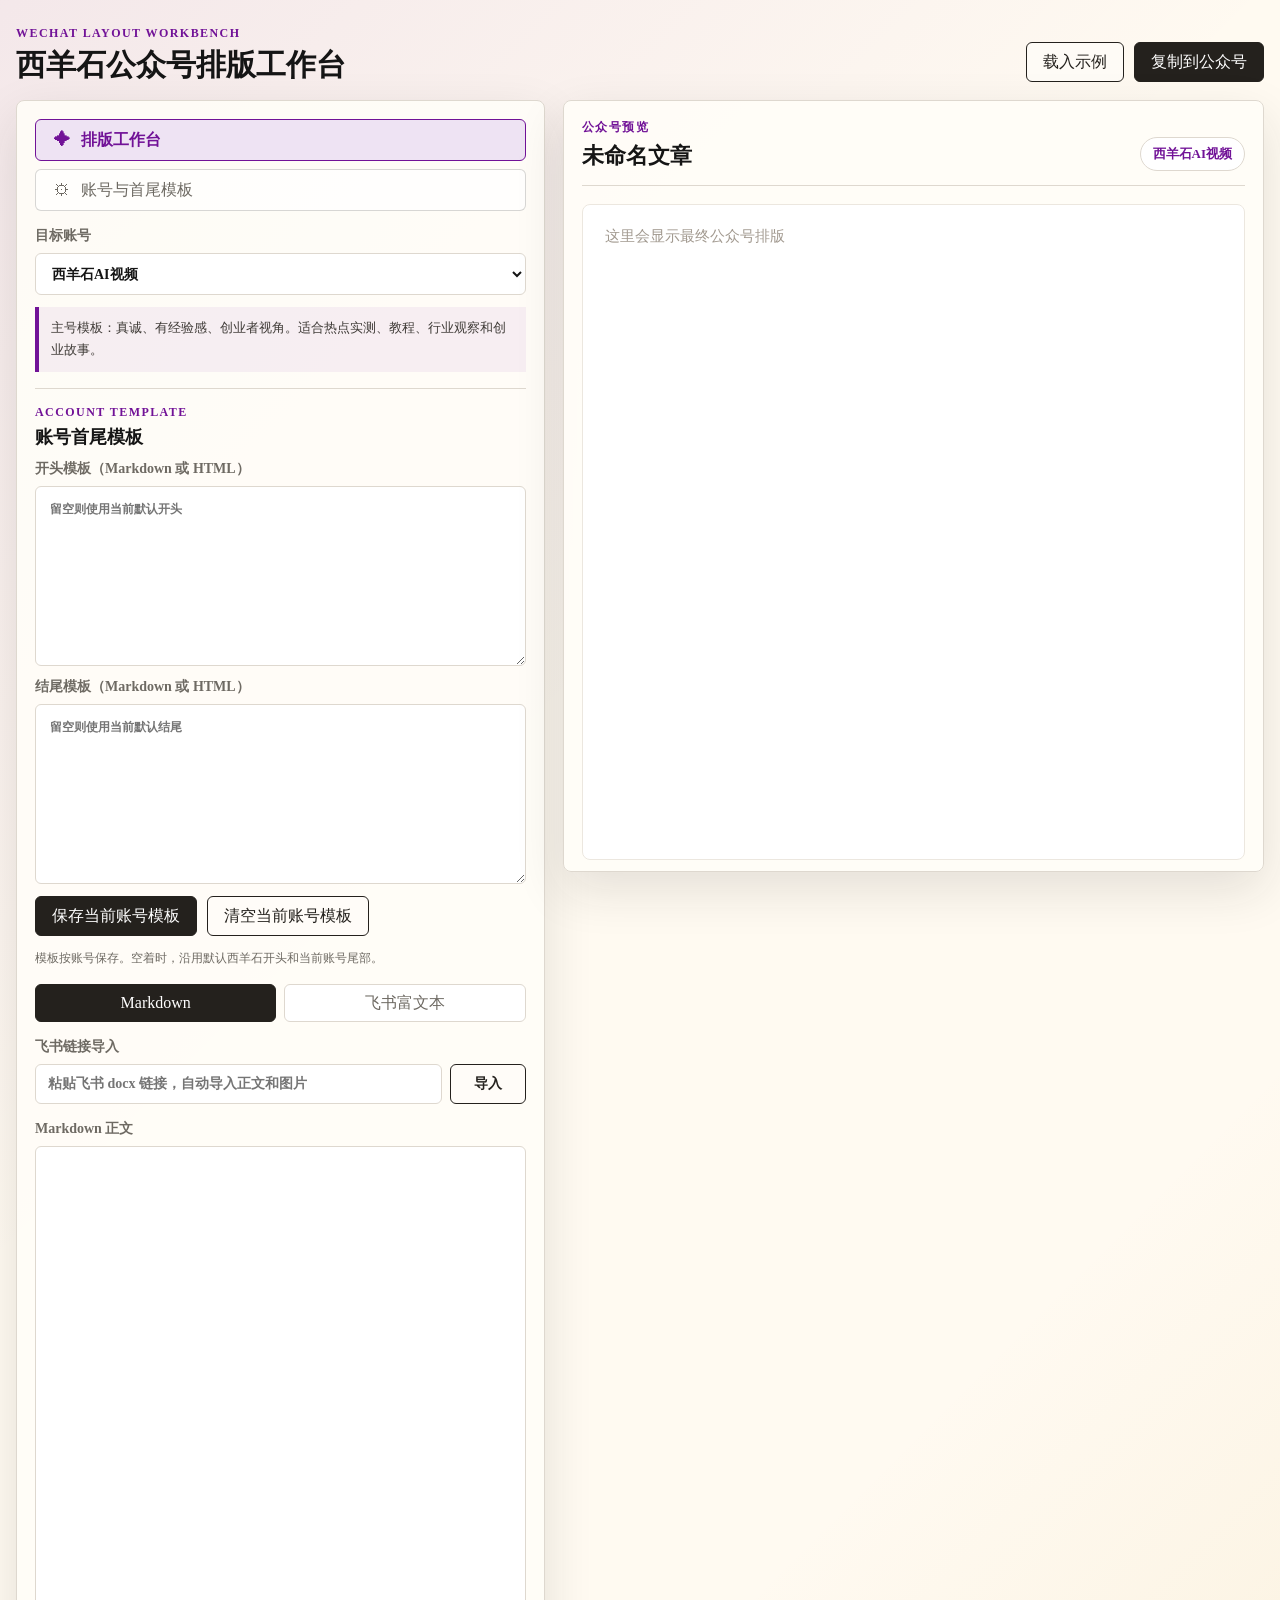
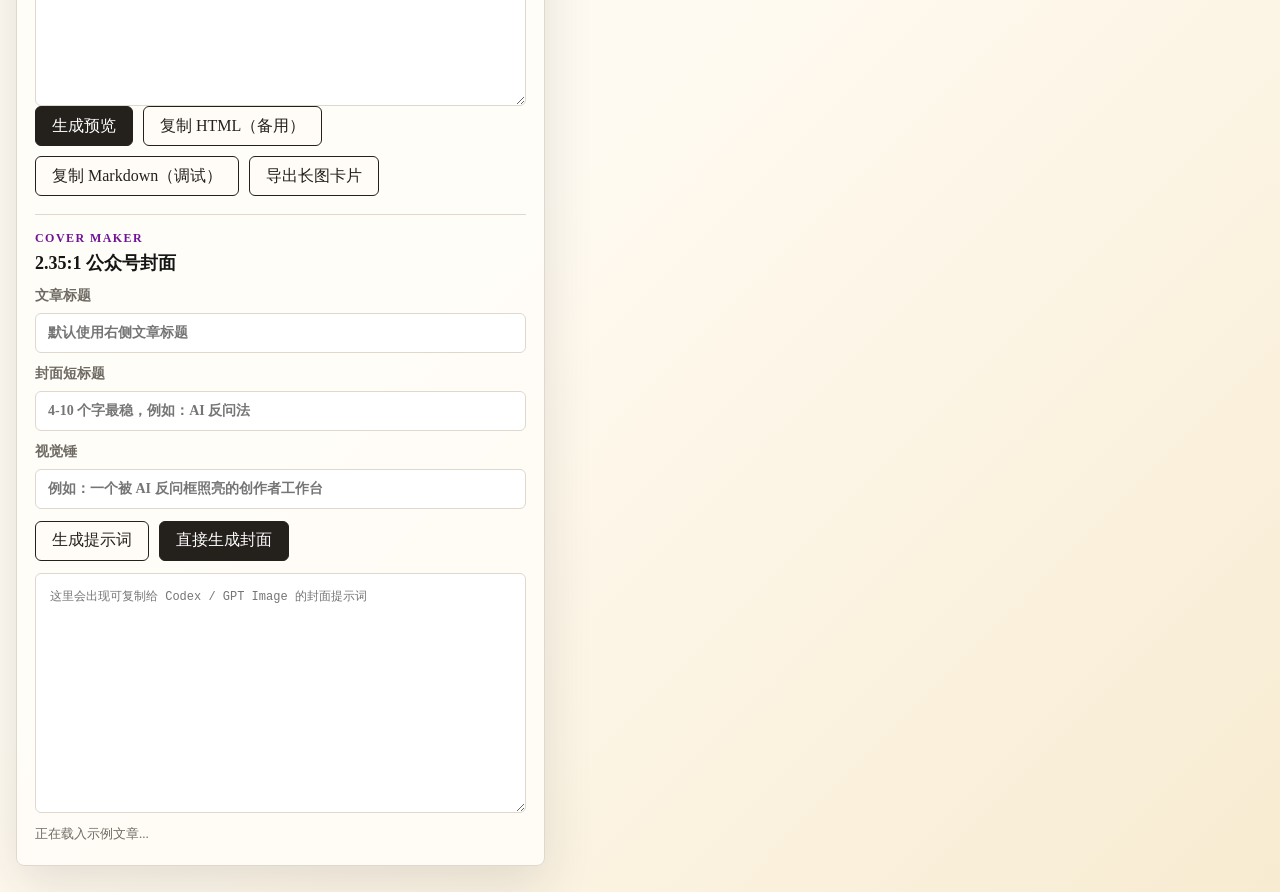
==== web/index.html @ 29fa3a3e "Initial WeChat layout workbench" ====
<!doctype html>
<html lang="zh-CN">
  <head>
    <meta charset="utf-8" />
    <meta name="viewport" content="width=device-width, initial-scale=1" />
    <title>西羊石公众号排版工作台</title>
    <link rel="stylesheet" href="./styles.css?v=260516-team-settings" />
  </head>
  <body>
    <main class="shell">
      <header class="topbar">
        <div>
          <p class="eyebrow">WeChat Layout Workbench</p>
          <h1>西羊石公众号排版工作台</h1>
        </div>
        <div class="actions">
          <button class="ghost" id="loadSample" type="button">载入示例</button>
          <button class="primary" id="copyRich" type="button">复制到公众号</button>
        </div>
      </header>

      <section class="workspace">
        <aside class="panel controls">
          <nav class="side-nav" aria-label="工作台设置">
            <button class="side-nav-item active" id="navCompose" type="button">
              <span class="nav-icon">✦</span>
              <span>排版工作台</span>
            </button>
            <button class="side-nav-item" id="navSettings" type="button">
              <span class="nav-icon">⚙</span>
              <span>账号与首尾模板</span>
            </button>
          </nav>

          <label class="field">
            <span>目标账号</span>
            <select id="account">
              <option>西羊石AI视频</option>
              <option>羊羊AI视频</option>
              <option>西羊石AI短剧</option>
              <option>小石的AI智能体工坊</option>
            </select>
          </label>

          <div class="account-note" id="accountNote"></div>

          <section class="settings-box" id="settingsBox" hidden>
            <div class="settings-head">
              <p class="eyebrow">Account Template</p>
              <h3>账号首尾模板</h3>
            </div>
            <label class="field">
              <span>开头模板（Markdown 或 HTML）</span>
              <textarea id="headerTemplate" class="template-editor" spellcheck="false" placeholder="留空则使用当前默认开头"></textarea>
            </label>
            <label class="field">
              <span>结尾模板（Markdown 或 HTML）</span>
              <textarea id="footerTemplate" class="template-editor" spellcheck="false" placeholder="留空则使用当前默认结尾"></textarea>
            </label>
            <div class="button-row">
              <button class="primary" id="saveSettings" type="button">保存当前账号模板</button>
              <button class="ghost" id="resetSettings" type="button">清空当前账号模板</button>
            </div>
            <p class="hint">模板按账号保存。空着时，沿用默认西羊石开头和当前账号尾部。</p>
          </section>

          <div class="compose-area" id="composeArea">
          <div class="mode-tabs" role="tablist" aria-label="输入方式">
            <button class="mode-tab active" id="markdownMode" type="button">Markdown</button>
            <button class="mode-tab" id="richMode" type="button">飞书富文本</button>
          </div>

          <section class="input-pane active" id="markdownPane">
            <div class="feishu-import">
              <label class="field">
                <span>飞书链接导入</span>
                <div class="inline-import">
                  <input id="feishuUrl" type="url" placeholder="粘贴飞书 docx 链接，自动导入正文和图片" />
                  <button class="ghost" id="importFeishu" type="button">导入</button>
                </div>
              </label>
            </div>
            <label class="field fill">
              <span>Markdown 正文</span>
              <textarea id="markdown" spellcheck="false"></textarea>
            </label>
          </section>

          <section class="input-pane" id="richPane">
            <label class="field fill">
              <span>飞书富文本</span>
              <div class="rich-paste" id="richPaste" contenteditable="true">
                从飞书文档复制正文后，粘贴到这里。
              </div>
            </label>
          </section>

          <div class="button-row">
            <button class="primary" id="convert" type="button">生成预览</button>
            <button class="ghost" id="copyHtml" type="button">复制 HTML（备用）</button>
            <button class="ghost" id="copyMarkdown" type="button">复制 Markdown（调试）</button>
            <button class="ghost" id="exportCard" type="button">导出长图卡片</button>
          </div>

          <figure class="card-preview" id="cardPreview"></figure>

          <section class="cover-box">
            <div class="cover-box-head">
              <div>
                <p class="eyebrow">Cover Maker</p>
                <h3>2.35:1 公众号封面</h3>
              </div>
            </div>
            <label class="field">
              <span>文章标题</span>
              <input id="coverTitle" type="text" placeholder="默认使用右侧文章标题" />
            </label>
            <label class="field">
              <span>封面短标题</span>
              <input id="coverText" type="text" placeholder="4-10 个字最稳，例如：AI 反问法" />
            </label>
            <label class="field">
              <span>视觉锤</span>
              <input id="visualHammer" type="text" placeholder="例如：一个被 AI 反问框照亮的创作者工作台" />
            </label>
            <div class="button-row">
              <button class="ghost" id="makeCoverPrompt" type="button">生成提示词</button>
              <button class="primary" id="generateCover" type="button">直接生成封面</button>
            </div>
            <textarea id="coverPrompt" class="cover-prompt" spellcheck="false" placeholder="这里会出现可复制给 Codex / GPT Image 的封面提示词"></textarea>
            <figure class="cover-preview" id="coverPreview"></figure>
          </section>
          </div>

          <p class="status" id="status">粘贴文章后生成，右侧就是可复制到公众号的最终排版。</p>
        </aside>

        <section class="preview-wrap">
          <div class="preview-head">
            <div>
              <p class="eyebrow">公众号预览</p>
              <h2 id="articleTitle">未命名文章</h2>
            </div>
            <span class="chip" id="activeAccount">西羊石AI视频</span>
          </div>
          <article class="wechat-canvas" id="preview" contenteditable="true"></article>
        </section>
      </section>
    </main>
    <script src="./app.js?v=260516-team-settings"></script>
  </body>
</html>
---- web/styles.css ----
:root {
  color-scheme: light;
  --ink: #151515;
  --muted: #6e6a63;
  --line: #ded8cf;
  --paper: #fffaf1;
  --panel: #fffdf8;
  --accent: #711297;
  --gold: #d6a841;
  --dark: #24211d;
  --shadow: 0 18px 50px rgba(36, 33, 29, 0.12);
}

* {
  box-sizing: border-box;
}

body {
  margin: 0;
  min-height: 100vh;
  background:
    linear-gradient(135deg, rgba(113, 18, 151, 0.08), transparent 34%),
    linear-gradient(315deg, rgba(214, 168, 65, 0.18), transparent 38%),
    var(--paper);
  color: var(--ink);
  font-family: "Songti SC", "Noto Serif CJK SC", "PingFang SC", serif;
}

button,
select,
textarea,
.rich-paste,
input {
  font: inherit;
}

.shell {
  width: min(1480px, calc(100vw - 32px));
  margin: 0 auto;
  padding: 26px 0;
}

.topbar,
.preview-head {
  display: flex;
  align-items: flex-end;
  justify-content: space-between;
  gap: 18px;
}

.topbar {
  margin-bottom: 18px;
}

.eyebrow {
  margin: 0 0 6px;
  color: var(--accent);
  font-size: 12px;
  font-weight: 700;
  letter-spacing: 0.12em;
  text-transform: uppercase;
}

h1,
h2 {
  margin: 0;
  letter-spacing: 0;
}

h1 {
  font-size: 30px;
  line-height: 1.18;
}

h2 {
  max-width: 760px;
  font-size: 22px;
  line-height: 1.3;
}

.actions,
.button-row {
  display: flex;
  gap: 10px;
  flex-wrap: wrap;
}

button {
  min-height: 40px;
  border: 1px solid var(--dark);
  border-radius: 6px;
  padding: 0 16px;
  cursor: pointer;
  transition: transform 160ms ease, box-shadow 160ms ease, background 160ms ease;
}

button:hover {
  transform: translateY(-1px);
  box-shadow: 0 8px 18px rgba(36, 33, 29, 0.12);
}

.primary {
  background: var(--dark);
  color: #fff;
}

.ghost {
  background: rgba(255, 253, 248, 0.72);
  color: var(--dark);
}

.workspace {
  display: grid;
  grid-template-columns: minmax(360px, 0.86fr) minmax(520px, 1.14fr);
  gap: 18px;
  align-items: start;
}

.panel,
.preview-wrap {
  border: 1px solid var(--line);
  background: rgba(255, 253, 248, 0.92);
  box-shadow: var(--shadow);
}

.controls {
  display: flex;
  flex-direction: column;
  min-height: calc(100vh - 128px);
  padding: 18px;
  border-radius: 8px;
  overflow: visible;
}

.side-nav {
  display: grid;
  gap: 8px;
  margin-bottom: 16px;
}

.side-nav-item {
  display: flex;
  align-items: center;
  justify-content: flex-start;
  gap: 9px;
  min-height: 42px;
  border-color: rgba(36, 33, 29, 0.18);
  background: rgba(255, 255, 255, 0.68);
  color: var(--muted);
  text-align: left;
}

.side-nav-item.active {
  border-color: var(--accent);
  background: color-mix(in srgb, var(--accent) 12%, #fff);
  color: var(--accent);
  font-weight: 700;
}

.nav-icon {
  width: 20px;
  text-align: center;
}

.field {
  display: grid;
  gap: 8px;
  color: var(--muted);
  font-size: 14px;
  font-weight: 700;
}

.field.fill {
  margin-top: 16px;
}

.feishu-import {
  margin-top: 16px;
}

.inline-import {
  display: grid;
  grid-template-columns: minmax(0, 1fr) auto;
  gap: 8px;
}

.inline-import button {
  min-width: 76px;
}

select,
textarea,
.rich-paste,
input {
  width: 100%;
  border: 1px solid var(--line);
  border-radius: 6px;
  background: #fff;
  color: var(--ink);
  outline: none;
}

select {
  height: 42px;
  padding: 0 12px;
}

input {
  height: 40px;
  padding: 0 12px;
}

textarea {
  min-height: 560px;
  resize: vertical;
  padding: 14px;
  font-family: "SF Mono", Menlo, Consolas, monospace;
  font-size: 13px;
  line-height: 1.68;
}

.mode-tabs {
  display: grid;
  grid-template-columns: 1fr 1fr;
  gap: 8px;
  margin-top: 16px;
}

.mode-tab {
  min-height: 38px;
  border-color: var(--line);
  background: #fff;
  color: var(--muted);
}

.mode-tab.active {
  border-color: var(--dark);
  background: var(--dark);
  color: #fff;
}

.input-pane {
  display: none;
}

.input-pane.active {
  display: block;
}

.rich-paste {
  min-height: 560px;
  overflow: auto;
  padding: 18px;
  color: #201d1a;
  font-size: 15px;
  line-height: 1.9;
  outline: none;
}

.rich-paste:focus {
  border-color: var(--dark);
}

.rich-paste img {
  display: block;
  max-width: 100%;
  height: auto;
  margin: 14px auto;
  border-radius: 8px;
}

.account-note {
  margin-top: 12px;
  border-left: 4px solid var(--accent);
  padding: 10px 12px;
  background: rgba(113, 18, 151, 0.06);
  color: #3f3b37;
  font-size: 13px;
  line-height: 1.7;
}

.settings-box {
  display: grid;
  gap: 12px;
  margin-top: 16px;
  padding-top: 16px;
  border-top: 1px solid var(--line);
}

.settings-head h3 {
  margin: 0;
  color: var(--ink);
  font-size: 18px;
  line-height: 1.25;
}

.template-editor {
  min-height: 180px;
  font-size: 12px;
  line-height: 1.6;
}

.hint {
  margin: 0;
  color: var(--muted);
  font-size: 12px;
  line-height: 1.7;
}

.status {
  min-height: 22px;
  margin: 12px 0 0;
  color: var(--muted);
  font-size: 13px;
}

.cover-box {
  display: grid;
  gap: 12px;
  margin-top: 18px;
  padding-top: 16px;
  border-top: 1px solid var(--line);
}

.cover-box-head h3 {
  margin: 0;
  color: var(--ink);
  font-size: 18px;
  line-height: 1.25;
}

.cover-prompt {
  min-height: 240px;
  max-height: 420px;
  resize: vertical;
  font-size: 12px;
  line-height: 1.55;
}

.cover-preview {
  display: none;
  margin: 0;
}

.cover-preview.active,
.card-preview.active {
  display: block;
}

.cover-preview img,
.card-preview img {
  display: block;
  width: 100%;
  height: auto;
  border: 1px solid var(--line);
  border-radius: 8px;
}

.cover-preview figcaption,
.card-preview figcaption {
  margin-top: 7px;
  color: var(--muted);
  font-size: 12px;
  line-height: 1.5;
}

.card-preview {
  display: none;
  margin: 12px 0 0;
}

.card-preview img {
  max-height: 520px;
  object-fit: contain;
  background: #f4efe7;
}

.preview-wrap {
  position: sticky;
  top: 18px;
  height: calc(100vh - 128px);
  border-radius: 8px;
  padding: 18px;
  overflow: hidden;
}

.preview-head {
  padding-bottom: 14px;
  border-bottom: 1px solid var(--line);
}

.chip {
  flex: 0 0 auto;
  border: 1px solid var(--line);
  border-radius: 999px;
  padding: 7px 12px;
  background: #fff;
  color: var(--accent);
  font-size: 13px;
  font-weight: 700;
}

.wechat-canvas {
  width: min(780px, 100%);
  height: calc(100% - 78px);
  margin: 18px auto 0;
  padding: 22px;
  overflow: auto;
  border: 1px solid #ece7df;
  border-radius: 8px;
  background: #fff;
  outline: none;
}

.wechat-canvas:empty::before {
  content: "这里会显示最终公众号排版";
  color: #a29a90;
  font-size: 15px;
}

@media (max-width: 980px) {
  .topbar,
  .preview-head {
    align-items: flex-start;
    flex-direction: column;
  }

  .workspace {
    grid-template-columns: 1fr;
  }

  .controls,
  .preview-wrap {
    height: auto;
  }

  .wechat-canvas {
    height: 68vh;
  }
}
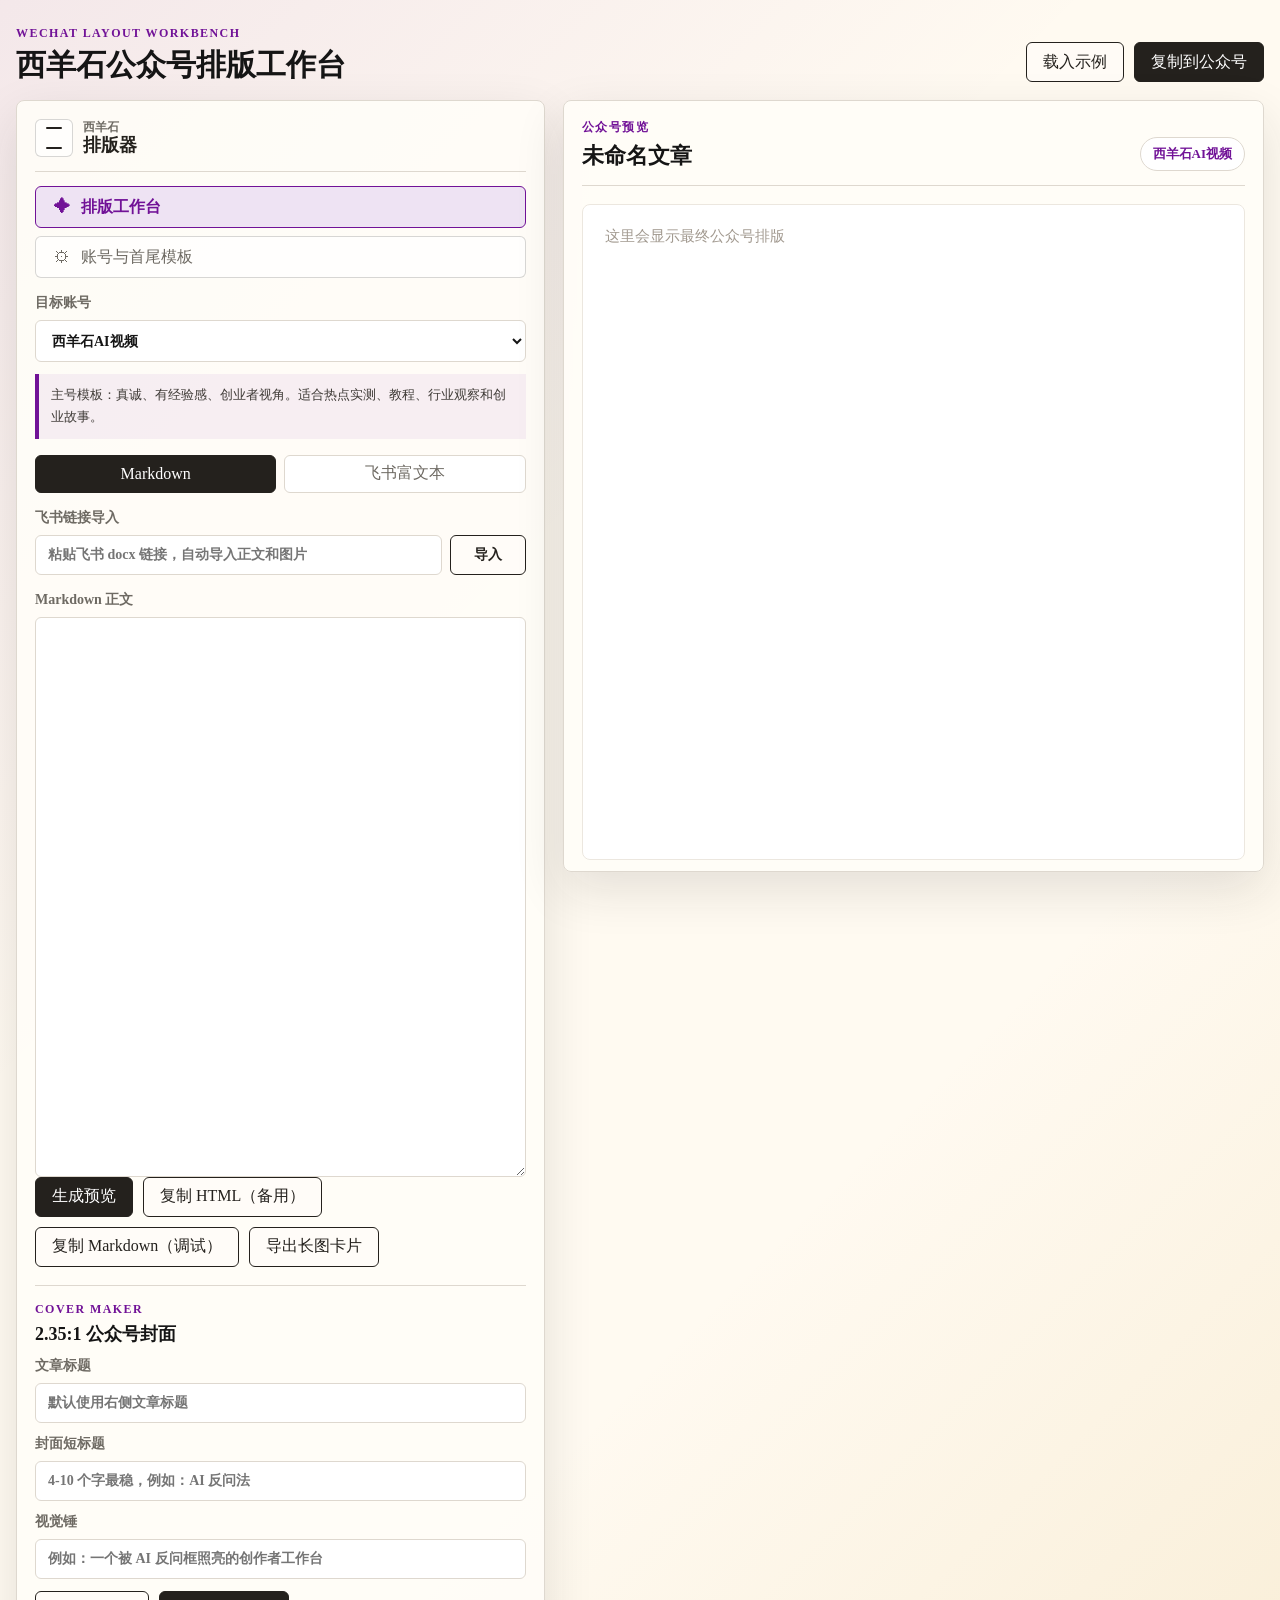
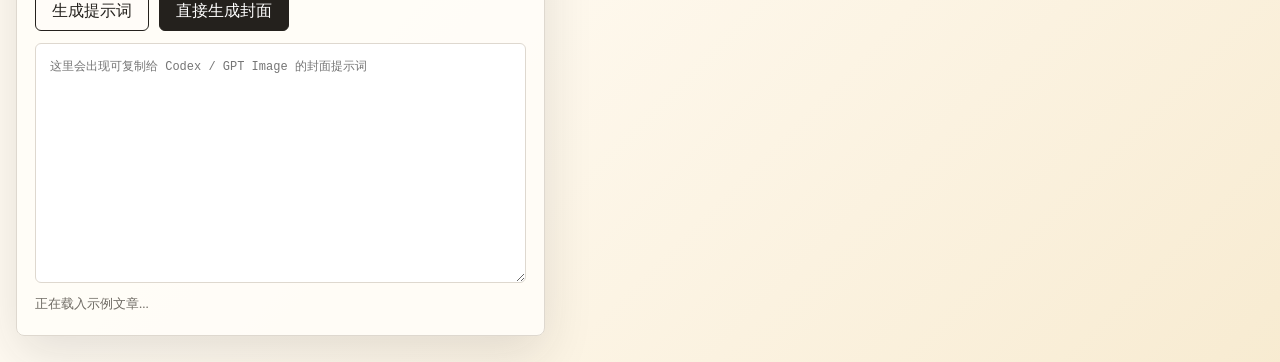
==== commit 9a264c05: "Fix sidebar navigation behavior" ====
--- a/web/index.html
+++ b/web/index.html
@@ -4,7 +4,7 @@
     <meta charset="utf-8" />
     <meta name="viewport" content="width=device-width, initial-scale=1" />
     <title>西羊石公众号排版工作台</title>
-    <link rel="stylesheet" href="./styles.css?v=260516-team-settings" />
+    <link rel="stylesheet" href="./styles.css?v=260517-sidebar" />
   </head>
   <body>
     <main class="shell">
@@ -20,15 +20,26 @@
       </header>
 
       <section class="workspace">
-        <aside class="panel controls">
+        <aside class="panel controls" id="controls" data-section="compose">
+          <div class="sidebar-head">
+            <button class="sidebar-toggle" id="sidebarToggle" type="button" aria-label="收起侧边栏" aria-expanded="true" title="收起侧边栏">
+              <span class="sidebar-toggle-line"></span>
+              <span class="sidebar-toggle-line"></span>
+            </button>
+            <div class="sidebar-brand">
+              <span>西羊石</span>
+              <strong>排版器</strong>
+            </div>
+          </div>
+
           <nav class="side-nav" aria-label="工作台设置">
             <button class="side-nav-item active" id="navCompose" type="button">
               <span class="nav-icon">✦</span>
-              <span>排版工作台</span>
+              <span class="nav-label">排版工作台</span>
             </button>
             <button class="side-nav-item" id="navSettings" type="button">
               <span class="nav-icon">⚙</span>
-              <span>账号与首尾模板</span>
+              <span class="nav-label">账号与首尾模板</span>
             </button>
           </nav>
 
@@ -147,6 +158,6 @@
         </section>
       </section>
     </main>
-    <script src="./app.js?v=260516-team-settings"></script>
+    <script src="./app.js?v=260517-sidebar"></script>
   </body>
 </html>
--- a/web/styles.css
+++ b/web/styles.css
@@ -15,6 +15,10 @@
   box-sizing: border-box;
 }
 
+[hidden] {
+  display: none !important;
+}
+
 body {
   margin: 0;
   min-height: 100vh;
@@ -114,6 +118,11 @@
   grid-template-columns: minmax(360px, 0.86fr) minmax(520px, 1.14fr);
   gap: 18px;
   align-items: start;
+  transition: grid-template-columns 180ms ease;
+}
+
+.shell.sidebar-collapsed .workspace {
+  grid-template-columns: 68px minmax(0, 1fr);
 }
 
 .panel,
@@ -130,6 +139,61 @@
   padding: 18px;
   border-radius: 8px;
   overflow: visible;
+  transition: padding 180ms ease, border-color 180ms ease;
+}
+
+.sidebar-head {
+  display: flex;
+  align-items: center;
+  gap: 10px;
+  margin-bottom: 14px;
+  padding-bottom: 14px;
+  border-bottom: 1px solid var(--line);
+}
+
+.sidebar-toggle {
+  position: relative;
+  display: inline-grid;
+  place-items: center;
+  flex: 0 0 auto;
+  width: 38px;
+  min-width: 38px;
+  height: 38px;
+  min-height: 38px;
+  padding: 0;
+  border-color: rgba(36, 33, 29, 0.18);
+  background: rgba(255, 255, 255, 0.7);
+}
+
+.sidebar-toggle-line {
+  display: block;
+  width: 16px;
+  height: 2px;
+  border-radius: 999px;
+  background: var(--dark);
+  transition: transform 160ms ease;
+}
+
+.sidebar-toggle-line + .sidebar-toggle-line {
+  margin-top: 4px;
+}
+
+.sidebar-brand {
+  display: grid;
+  gap: 1px;
+  min-width: 0;
+  color: var(--dark);
+  line-height: 1.15;
+}
+
+.sidebar-brand span {
+  color: var(--muted);
+  font-size: 12px;
+  font-weight: 700;
+}
+
+.sidebar-brand strong {
+  font-size: 18px;
 }
 
 .side-nav {
@@ -148,6 +212,7 @@
   background: rgba(255, 255, 255, 0.68);
   color: var(--muted);
   text-align: left;
+  white-space: nowrap;
 }
 
 .side-nav-item.active {
@@ -160,6 +225,52 @@
 .nav-icon {
   width: 20px;
   text-align: center;
+}
+
+.controls[data-section="compose"] .settings-box,
+.controls[data-section="settings"] .compose-area {
+  display: none !important;
+}
+
+.shell.sidebar-collapsed .controls {
+  align-items: center;
+  padding: 12px 10px;
+}
+
+.shell.sidebar-collapsed .sidebar-head {
+  width: 100%;
+  justify-content: center;
+  padding-bottom: 10px;
+}
+
+.shell.sidebar-collapsed .sidebar-toggle-line:first-child {
+  transform: translateY(3px) rotate(45deg);
+}
+
+.shell.sidebar-collapsed .sidebar-toggle-line:last-child {
+  transform: translateY(-3px) rotate(-45deg);
+}
+
+.shell.sidebar-collapsed .sidebar-brand,
+.shell.sidebar-collapsed .nav-label,
+.shell.sidebar-collapsed .controls > .field,
+.shell.sidebar-collapsed .account-note,
+.shell.sidebar-collapsed .compose-area,
+.shell.sidebar-collapsed .settings-box,
+.shell.sidebar-collapsed .status {
+  display: none !important;
+}
+
+.shell.sidebar-collapsed .side-nav {
+  width: 100%;
+}
+
+.shell.sidebar-collapsed .side-nav-item {
+  justify-content: center;
+  width: 46px;
+  min-width: 46px;
+  min-height: 46px;
+  padding: 0;
 }
 
 .field {
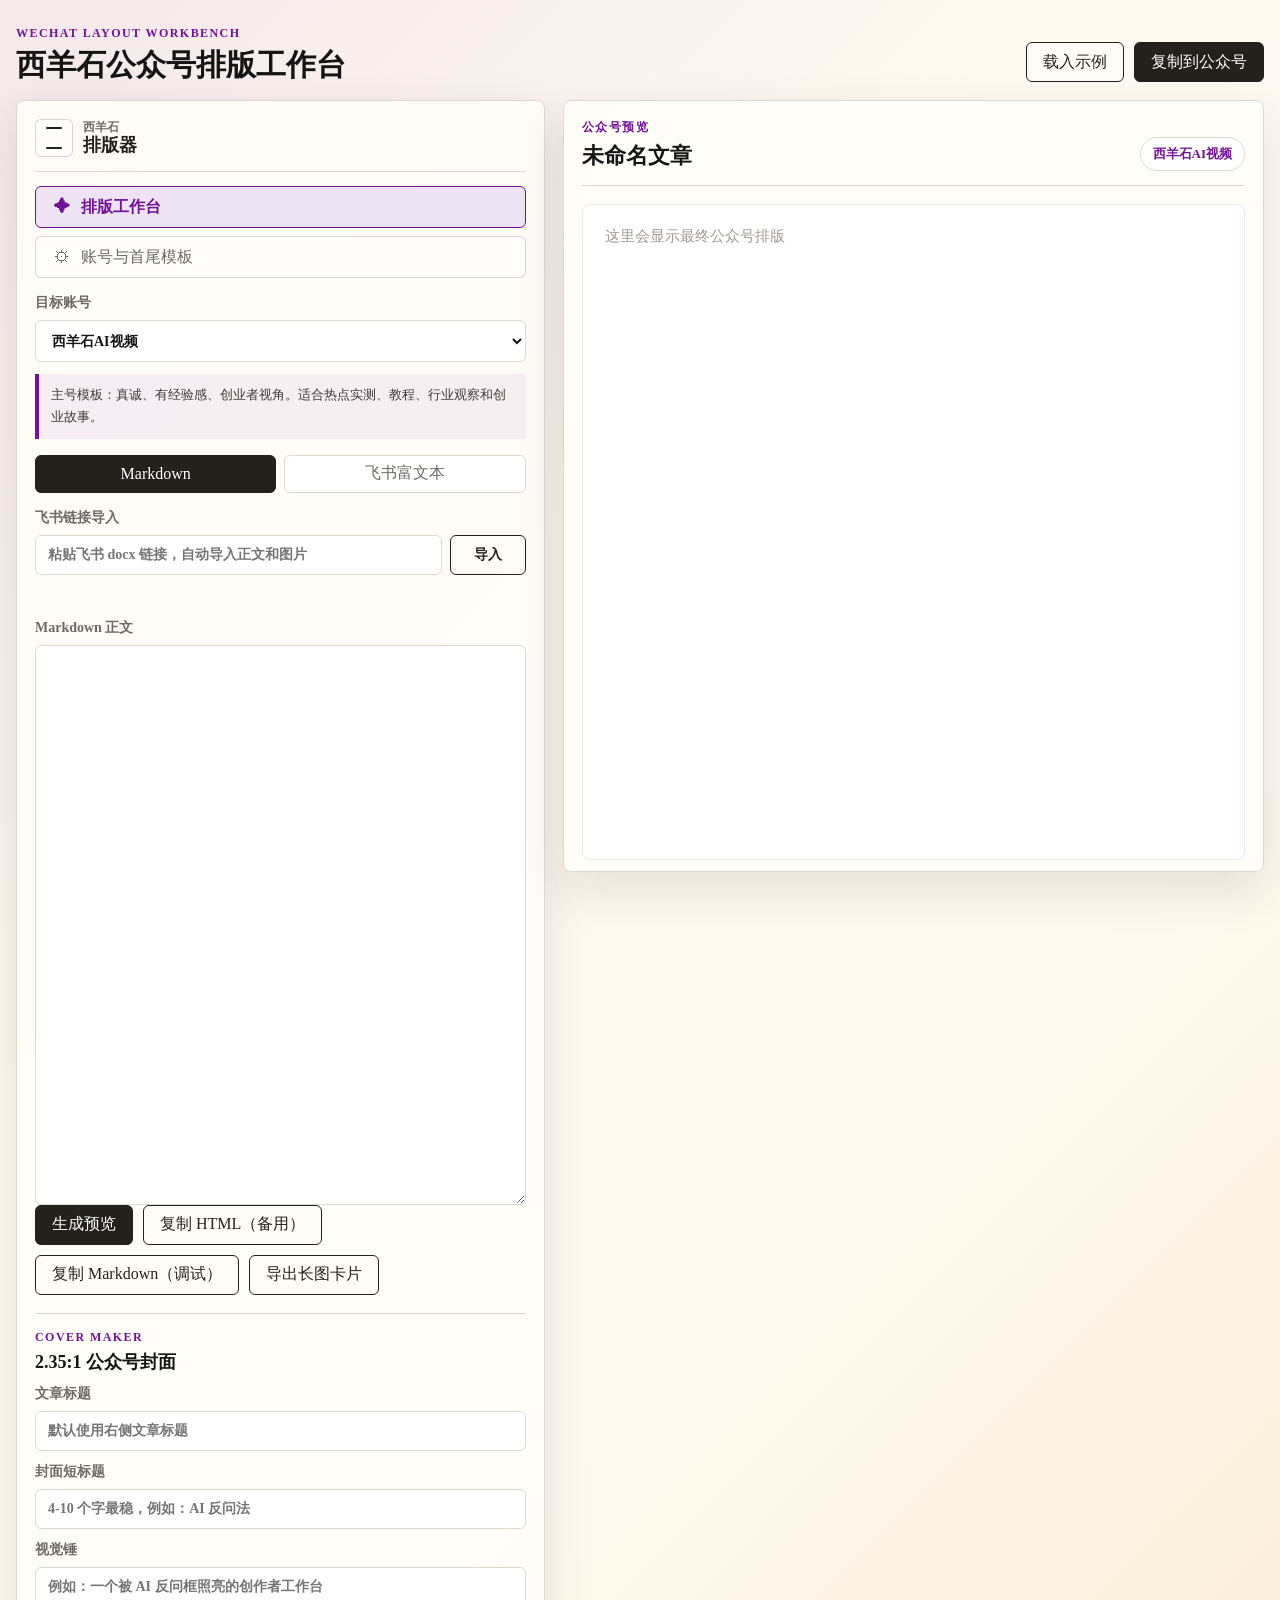
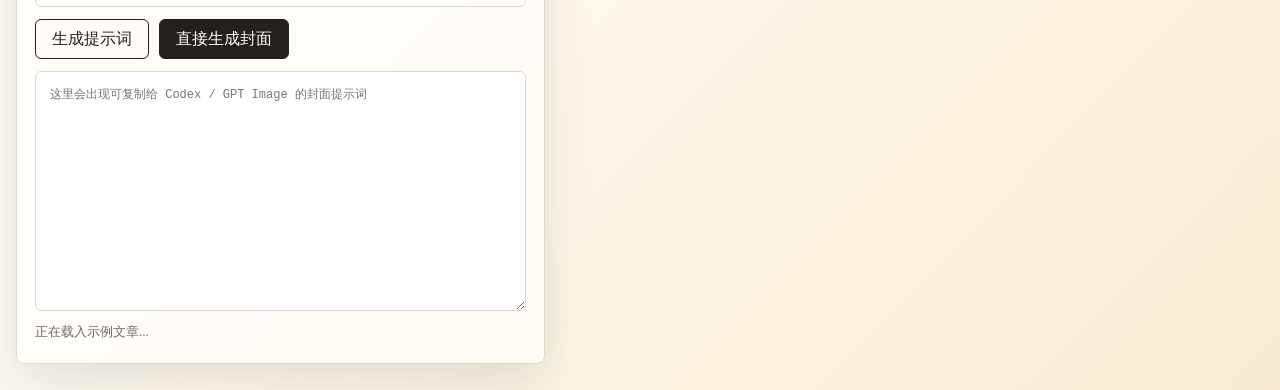
==== commit ca0ad46a: "Improve local startup and import feedback" ====
--- a/web/index.html
+++ b/web/index.html
@@ -4,7 +4,7 @@
     <meta charset="utf-8" />
     <meta name="viewport" content="width=device-width, initial-scale=1" />
     <title>西羊石公众号排版工作台</title>
-    <link rel="stylesheet" href="./styles.css?v=260517-sidebar" />
+    <link rel="stylesheet" href="./styles.css?v=260517-import-status" />
   </head>
   <body>
     <main class="shell">
@@ -89,6 +89,7 @@
                   <input id="feishuUrl" type="url" placeholder="粘贴飞书 docx 链接，自动导入正文和图片" />
                   <button class="ghost" id="importFeishu" type="button">导入</button>
                 </div>
+                <span class="inline-status" id="importStatus" aria-live="polite"></span>
               </label>
             </div>
             <label class="field fill">
@@ -158,6 +159,6 @@
         </section>
       </section>
     </main>
-    <script src="./app.js?v=260517-sidebar"></script>
+    <script src="./app.js?v=260517-import-status"></script>
   </body>
 </html>
--- a/web/styles.css
+++ b/web/styles.css
@@ -299,6 +299,33 @@
   min-width: 76px;
 }
 
+.inline-status {
+  min-height: 20px;
+  color: var(--muted);
+  font-size: 12px;
+  font-weight: 600;
+  line-height: 1.6;
+}
+
+.inline-status[data-state="loading"] {
+  color: var(--accent);
+}
+
+.inline-status[data-state="success"] {
+  color: #18794e;
+}
+
+.inline-status[data-state="error"] {
+  color: #a83232;
+}
+
+button:disabled {
+  cursor: wait;
+  opacity: 0.62;
+  transform: none;
+  box-shadow: none;
+}
+
 select,
 textarea,
 .rich-paste,
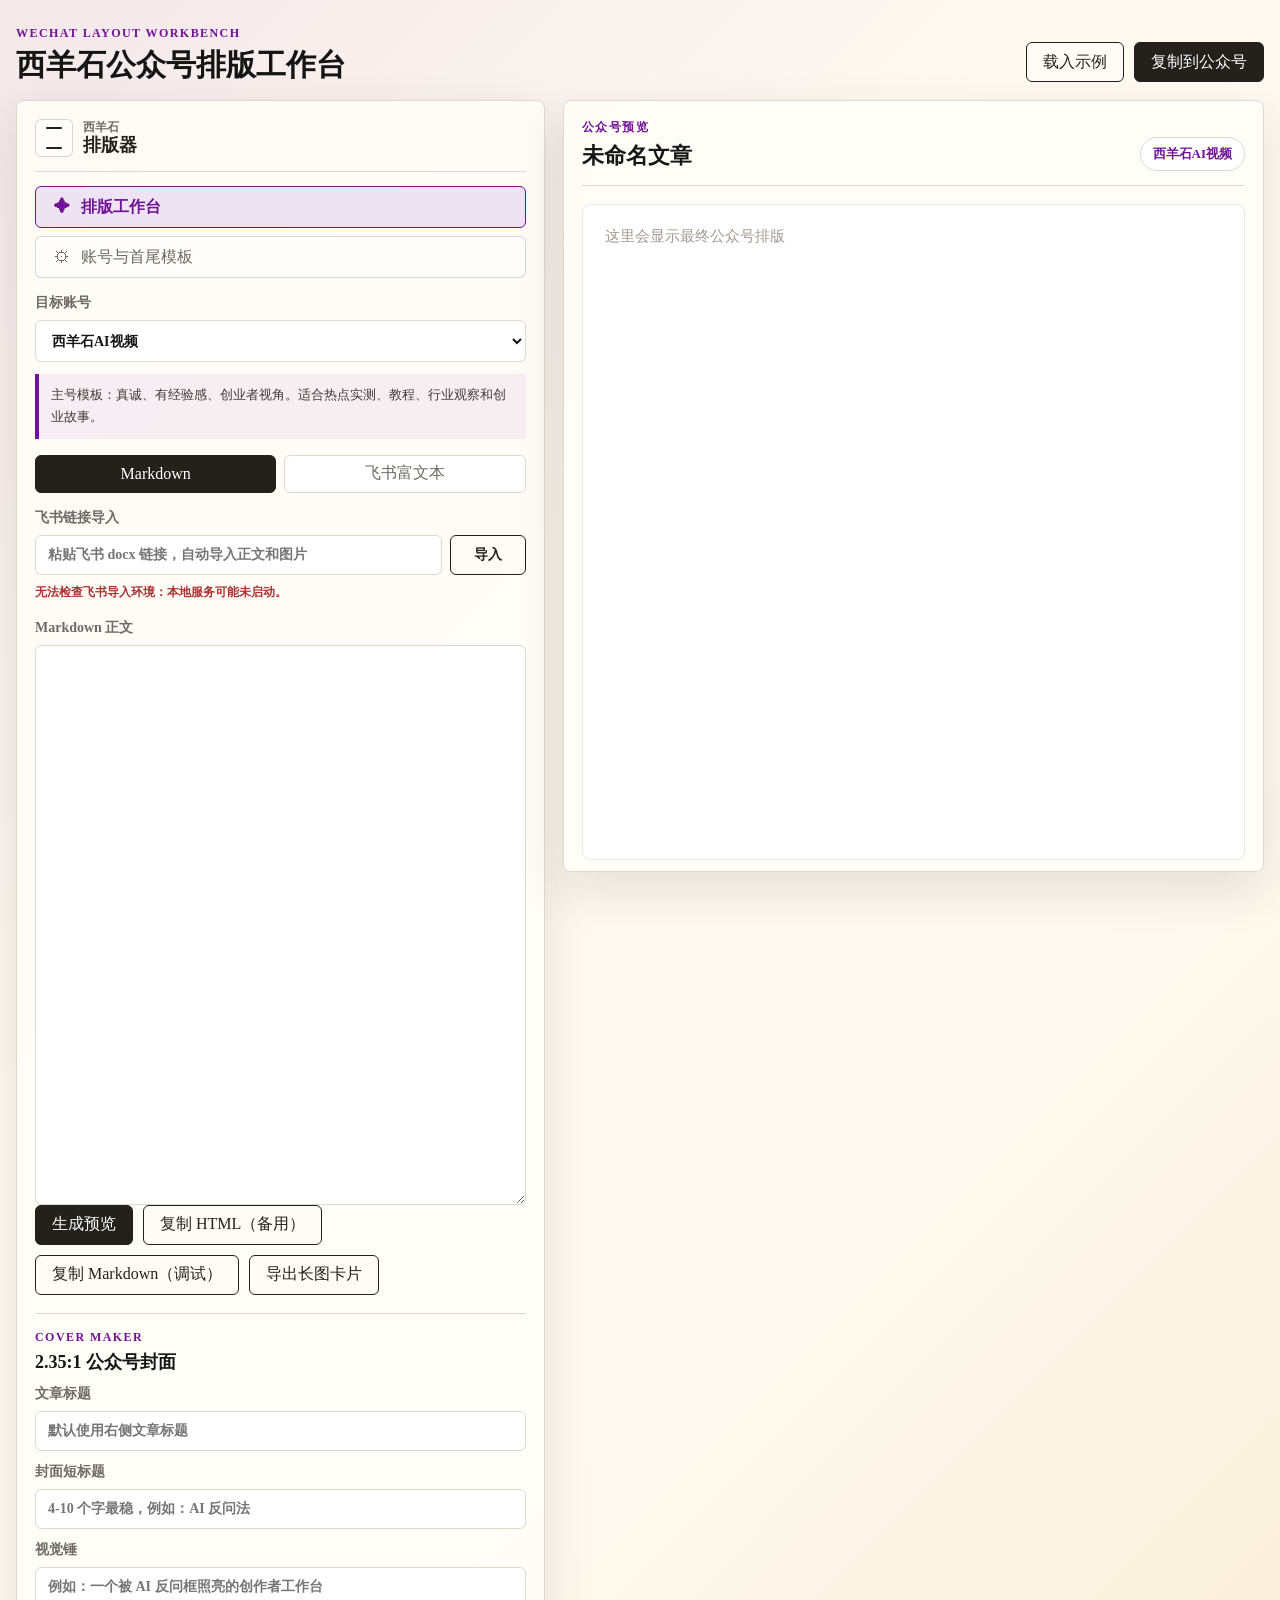
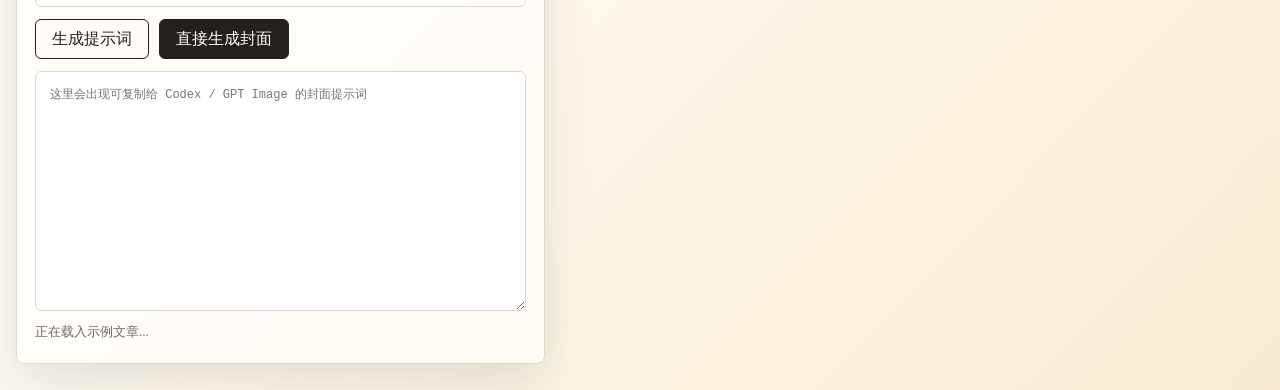
==== commit 3d4126a1: "Preserve Feishu rich text layout" ====
--- a/web/index.html
+++ b/web/index.html
@@ -159,6 +159,6 @@
         </section>
       </section>
     </main>
-    <script src="./app.js?v=260517-import-status"></script>
+    <script src="./app.js?v=260521-bold-paragraphs"></script>
   </body>
 </html>
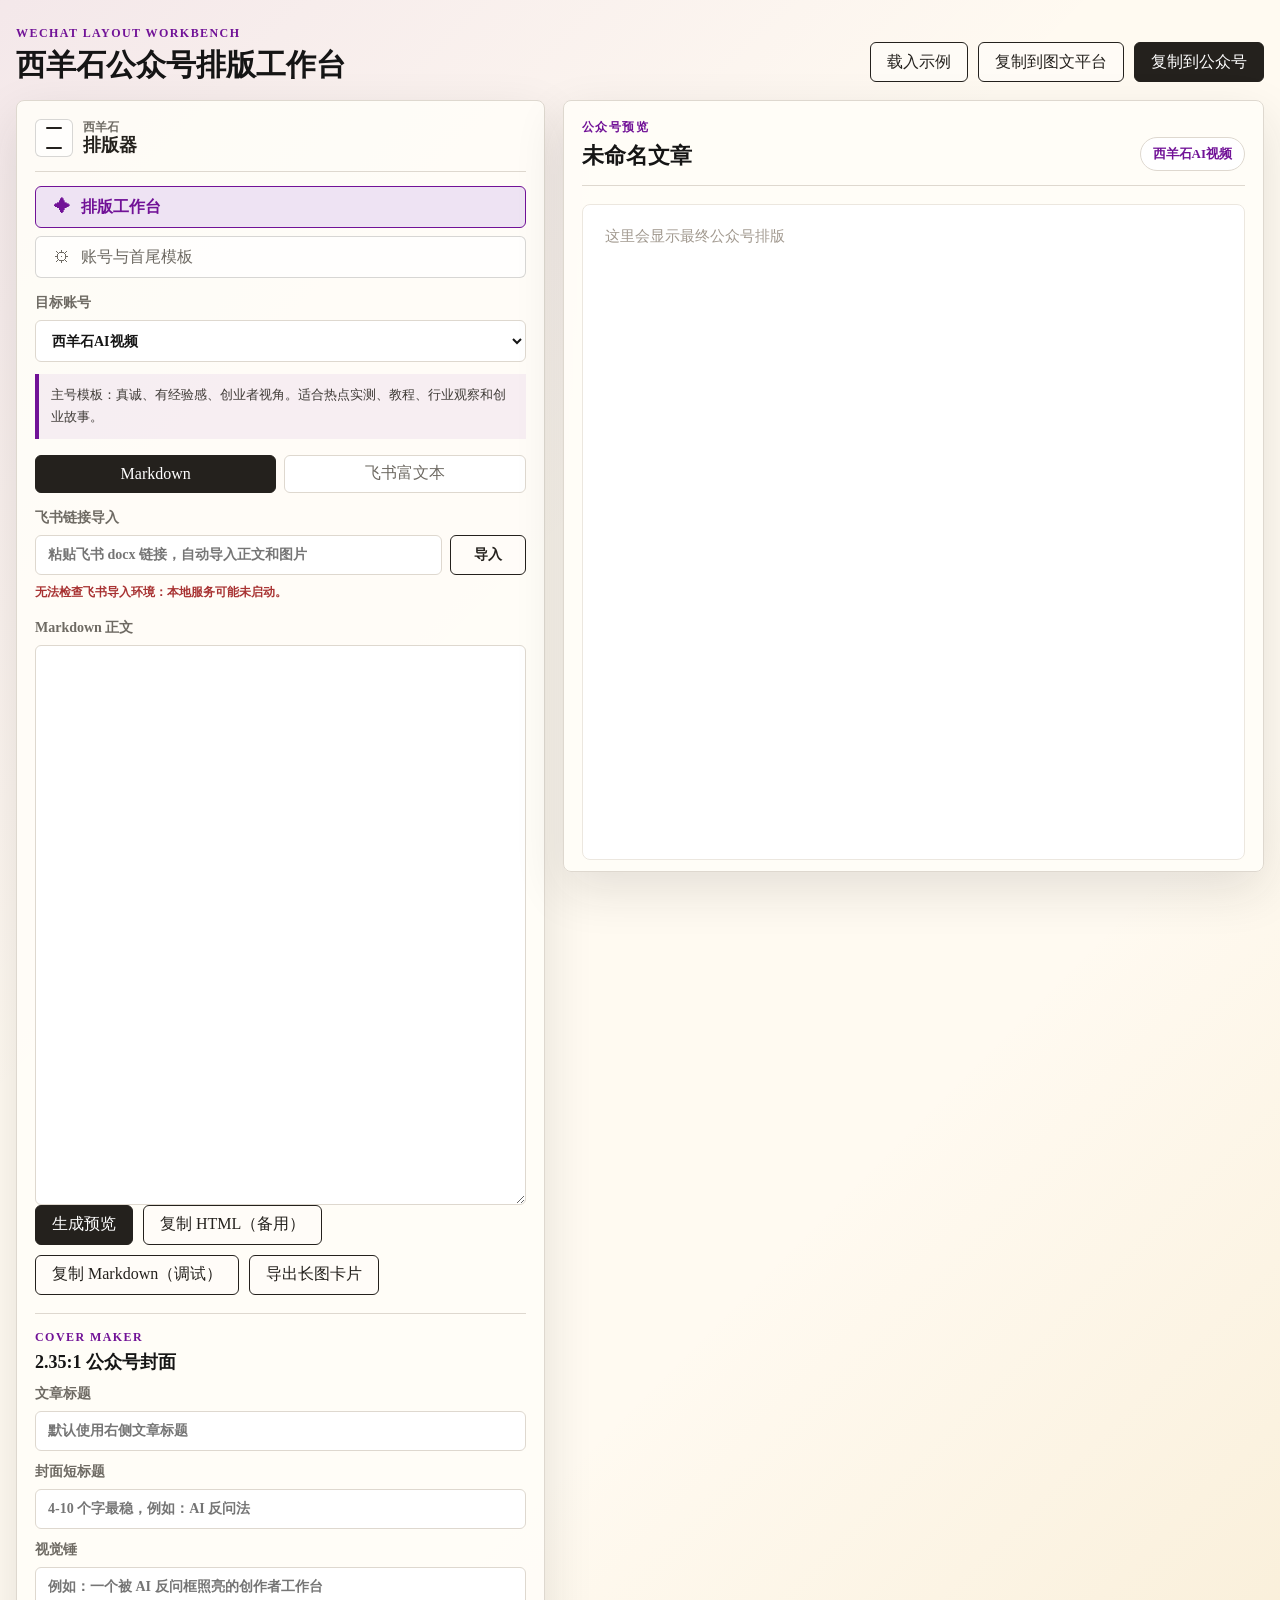
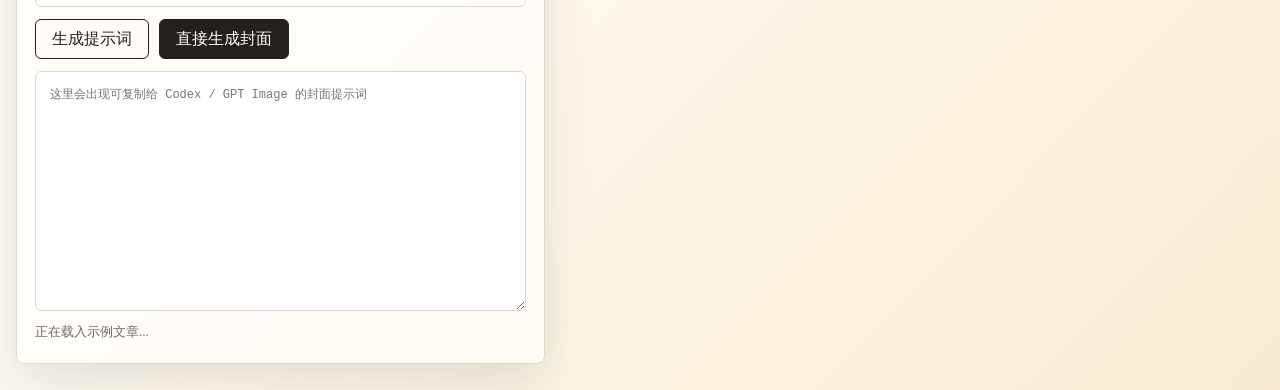
==== commit 04913c41: "Add platform copy mode" ====
--- a/web/index.html
+++ b/web/index.html
@@ -15,6 +15,7 @@
         </div>
         <div class="actions">
           <button class="ghost" id="loadSample" type="button">载入示例</button>
+          <button class="ghost" id="copyPlatform" type="button">复制到图文平台</button>
           <button class="primary" id="copyRich" type="button">复制到公众号</button>
         </div>
       </header>
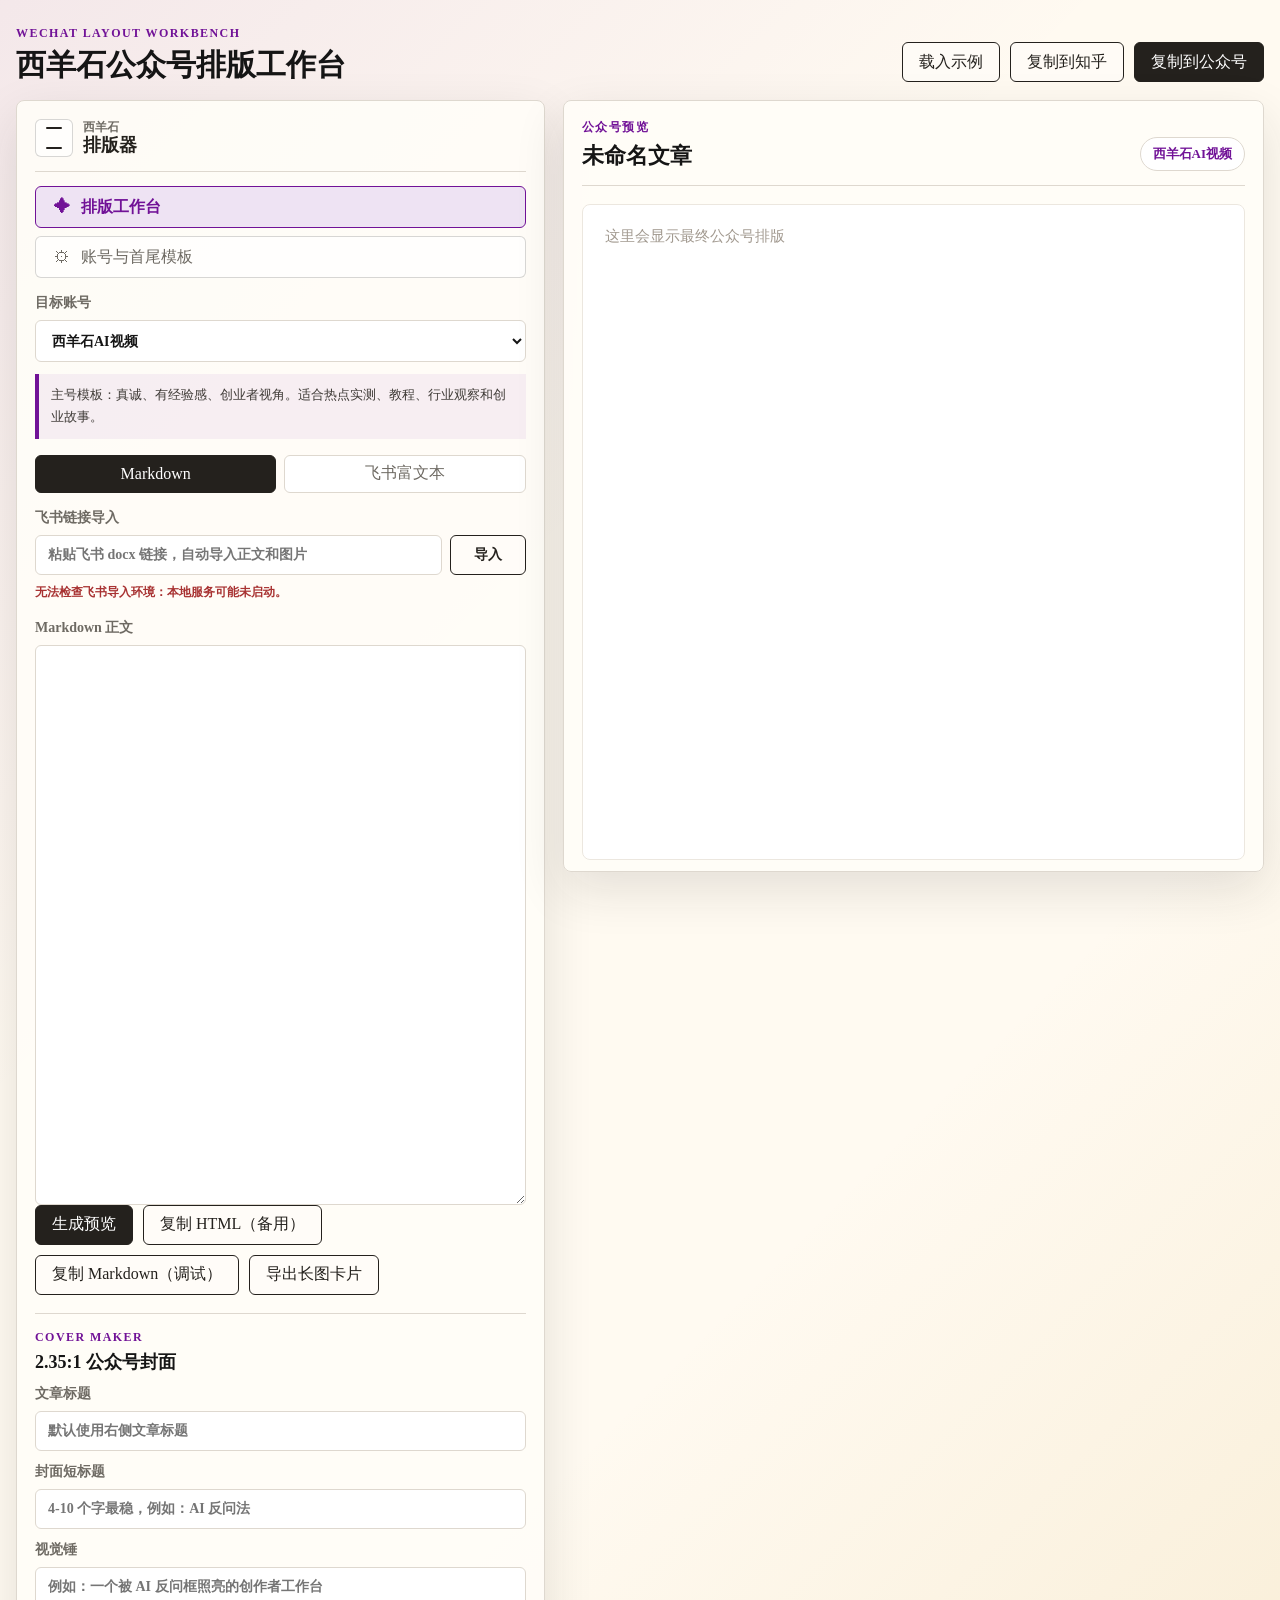
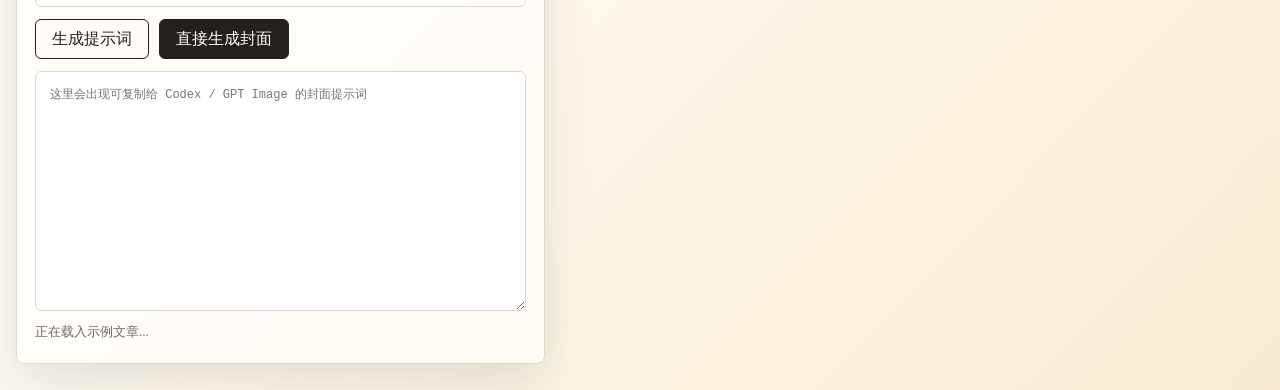
==== commit 1f6129d4: "Separate Zhihu copy mode" ====
--- a/web/index.html
+++ b/web/index.html
@@ -15,7 +15,7 @@
         </div>
         <div class="actions">
           <button class="ghost" id="loadSample" type="button">载入示例</button>
-          <button class="ghost" id="copyPlatform" type="button">复制到图文平台</button>
+          <button class="ghost" id="copyZhihu" type="button">复制到知乎</button>
           <button class="primary" id="copyRich" type="button">复制到公众号</button>
         </div>
       </header>
@@ -160,6 +160,6 @@
         </section>
       </section>
     </main>
-    <script src="./app.js?v=260521-bold-paragraphs"></script>
+    <script src="./app.js?v=260525-zhihu-copy"></script>
   </body>
 </html>
